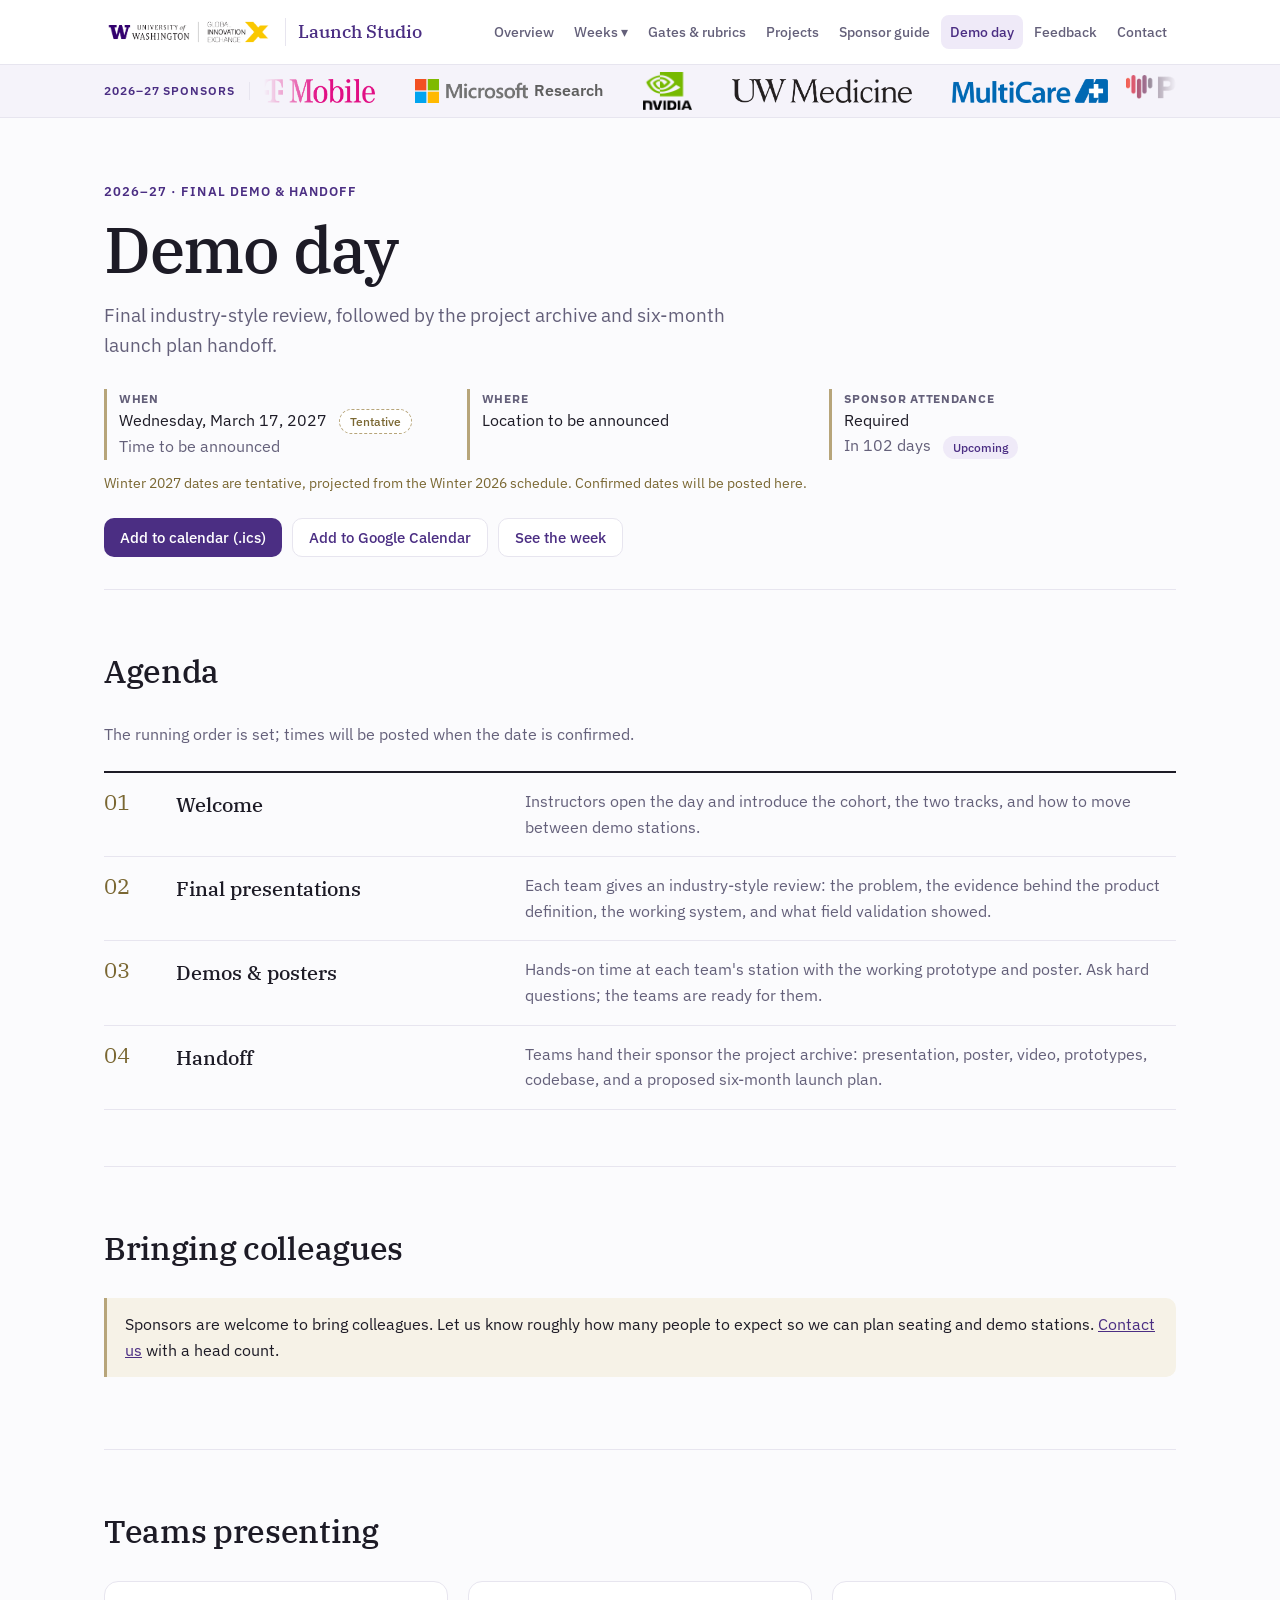
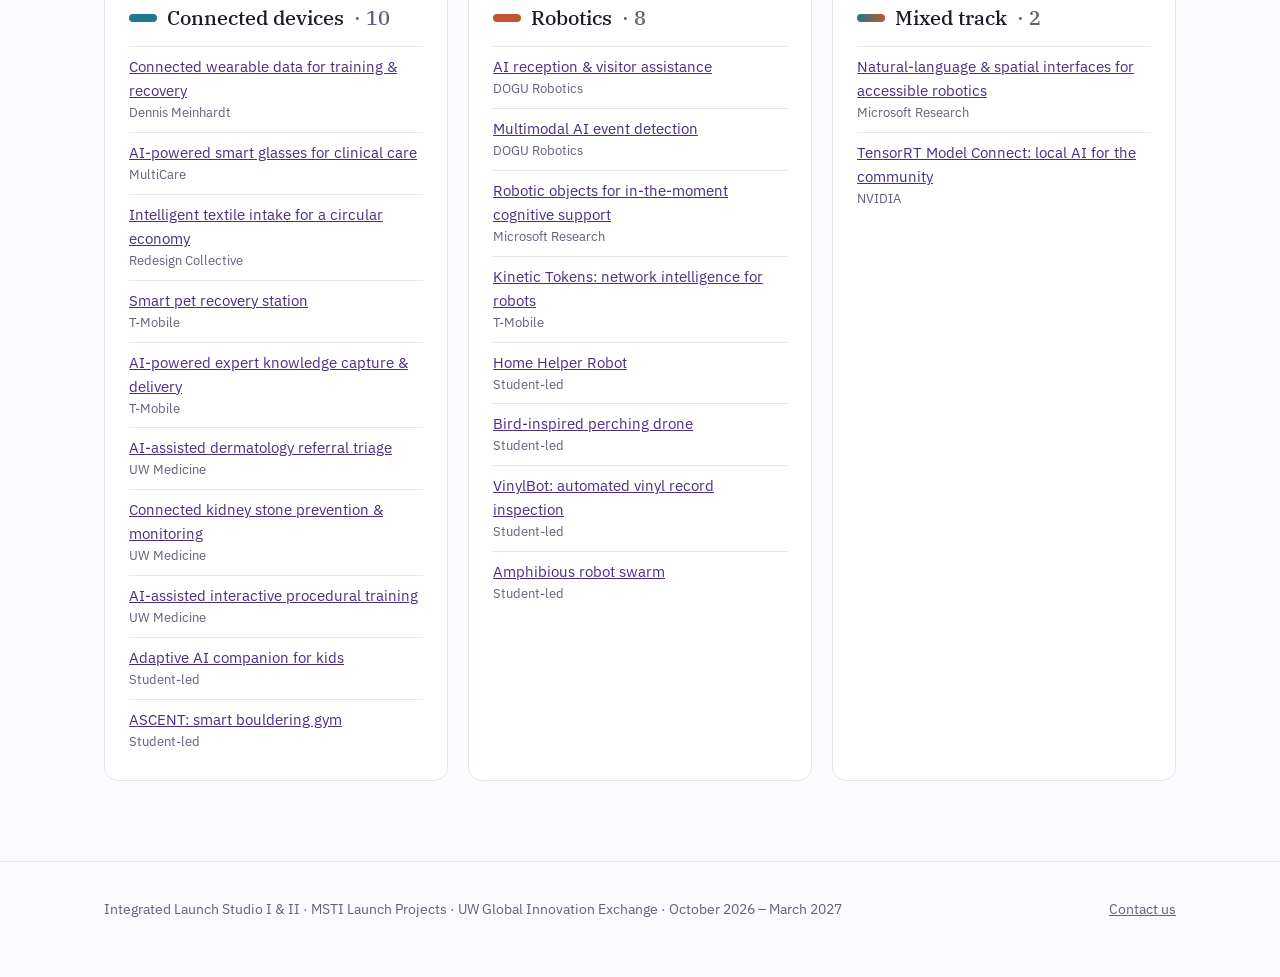
==== demo.html @ 4ad65eef "feat: initial Launch Studio sponsor site Co-Authored-By: Claude Opus 5.5 <noreply@anthropic.com>" ====
<!doctype html>
<html lang="en">
<head>
<meta charset="utf-8">
<meta name="viewport" content="width=device-width, initial-scale=1">
<title>Demo day · Launch Studio</title>
<link rel="icon" href="assets/logos/logo.png">
<link rel="preconnect" href="https://fonts.googleapis.com">
<link href="https://fonts.googleapis.com/css2?family=IBM+Plex+Sans:wght@400;500;600;700&family=IBM+Plex+Serif:wght@400;500&display=swap" rel="stylesheet">
<link rel="stylesheet" href="assets/css/site.css">
</head>
<body data-page="demo">
<main class="wrap" id="demo"></main>

<script src="assets/js/assignments.js"></script>
<script src="assets/js/data.js"></script>
<script src="assets/js/utils.js"></script>
<script src="assets/js/layout.js"></script>
<script src="assets/js/project-card.js"></script>
<script src="assets/js/demo.js"></script>
</body>
</html>
---- assets/css/site.css ----
/* Theme: UW purple & gold on light background. Layout: editorial index (Template A). */
:root {
  --devices: #1f7a8c;
  --devices-soft: #e8f3f5;
  --robotics: #c0562f;
  --robotics-soft: #fbeee8;
  --bg: #fbfbfd;
  --panel: #ffffff;
  --tint: #f5f3fa;
  --ink: #1d1b26;
  --muted: #64607a;
  --line: #e7e5ef;
  --purple: #4b2e83;
  --purple-dark: #32185f;
  --purple-soft: #efeaf8;
  --gold: #b7a57a;
  --gold-soft: #f6f2e7;
  --gold-ink: #7a6732;
  --star: #c9a227;
  --star-off: #d9d6e3;
  --sans: "IBM Plex Sans", system-ui, sans-serif;
  --serif: "IBM Plex Serif", Georgia, serif;
  --radius: 14px;
  --header-h: 64px;
}
* { box-sizing: border-box; }
html { scroll-behavior: smooth; }
body { margin: 0; background: var(--bg); color: var(--ink); font: 16px/1.6 var(--sans); }
a { color: var(--purple); }
img { max-width: 100%; display: block; }
.wrap { max-width: 1120px; margin: 0 auto; padding: 0 24px; }
.muted { color: var(--muted); }
.sr-only { position: absolute; width: 1px; height: 1px; overflow: hidden; clip: rect(0 0 0 0); }

/* ---------- Header & nav ---------- */
.site-header { position: sticky; top: 0; z-index: 50; background: rgba(255,255,255,.94); backdrop-filter: blur(8px); border-bottom: 1px solid var(--line); }
.site-header .wrap { display: flex; align-items: center; justify-content: space-between; gap: 16px; height: var(--header-h); }
/* The brand never shrinks, so the nav can't slide over the program name. */
.brand { flex: none; display: flex; align-items: center; gap: 12px; text-decoration: none; color: var(--ink); }
.brand img { height: 30px; width: auto; }
.brand b { font-family: var(--serif); font-weight: 500; font-size: 18px; color: var(--purple); padding-left: 12px; border-left: 1px solid var(--line); white-space: nowrap; }
.nav { display: flex; align-items: center; gap: 2px; }
.nav > a, .nav > .dd > button { white-space: nowrap; text-align: left; padding: 8px 9px; border-radius: 8px; color: var(--muted); text-decoration: none; font: 500 14px var(--sans); background: none; border: 0; cursor: pointer; }
.nav > a:hover, .nav > .dd > button:hover { color: var(--ink); background: var(--tint); }
.nav > a[aria-current="page"], .nav > .dd.active > button { color: var(--purple); background: var(--purple-soft); }
.nav-toggle { display: none; border: 1px solid var(--line); background: var(--panel); border-radius: 8px; padding: 6px 10px; font: 500 14px var(--sans); }

.dd { position: relative; }
.dd-panel { display: none; position: absolute; right: 0; top: calc(100% + 8px); background: var(--panel); border: 1px solid var(--line); border-radius: var(--radius); box-shadow: 0 12px 32px rgba(40,20,80,.12); padding: 18px; width: min(560px, 92vw); grid-template-columns: repeat(2, 1fr); gap: 16px; }
.dd.open .dd-panel { display: grid; }
.dd-panel h4 { margin: 0 0 6px; font-size: 12px; text-transform: uppercase; letter-spacing: .06em; color: var(--muted); }
.dd-panel a { display: flex; justify-content: space-between; padding: 5px 8px; border-radius: 6px; text-decoration: none; color: var(--ink); font-size: 14px; }
.dd-panel a:hover { background: var(--tint); }
.dd-panel a small { color: var(--muted); }
.dd-panel a.now { background: var(--gold-soft); font-weight: 600; }
.dd-panel a.has-due::after { content: "●"; color: var(--purple); font-size: 9px; margin-left: 6px; align-self: center; }

/* ---------- Sponsor marquee ---------- */
.marquee { border-bottom: 1px solid var(--line); background: var(--tint); overflow: hidden; }
.marquee-inner { display: flex; align-items: center; gap: 14px; height: 52px; }
.marquee-label { flex: none; font-size: 11.5px; text-transform: uppercase; letter-spacing: .08em; color: var(--purple); font-weight: 600; padding-right: 14px; border-right: 1px solid var(--line); }
.marquee-viewport { overflow: hidden; flex: 1; min-width: 0; mask-image: linear-gradient(90deg, transparent, #000 6%, #000 94%, transparent); }
.marquee-track { display: flex; width: max-content; animation: scroll 40s linear infinite; }
.marquee:hover .marquee-track, .marquee:focus-within .marquee-track { animation-play-state: paused; }
.marquee-track a { display: flex; align-items: center; gap: 8px; margin-right: 40px; color: var(--ink); text-decoration: none; font-weight: 500; white-space: nowrap; }
.marquee-track a:hover { color: var(--purple); }
.marquee-track .mark img { height: calc(24px * var(--s, 1)); }
.marquee-track .mark.multi { gap: 18px; }

/* Sponsor logo or text mark (banner and thank-you section). White logo backgrounds blend into the panel. */
.mark { display: inline-flex; align-items: center; gap: 6px; }
.mark img { width: auto; mix-blend-mode: multiply; }
.mark-label { font-weight: 600; color: #5e5e5e; white-space: nowrap; }
.mark-text { font-family: var(--serif); font-weight: 500; color: var(--ink); white-space: nowrap; }
@keyframes scroll { to { transform: translateX(-50%); } }
@media (prefers-reduced-motion: reduce) { .marquee-track { animation: none; } .marquee-viewport { overflow-x: auto; } }

/* ---------- Page sections ---------- */
.hero { padding: 64px 0 32px; }
.eyebrow { font-size: 13px; letter-spacing: .08em; text-transform: uppercase; color: var(--purple); font-weight: 600; }
h1 { font-family: var(--serif); font-weight: 500; font-size: clamp(36px, 5.5vw, 64px); line-height: 1.08; margin: 12px 0 16px; letter-spacing: -.02em; }
.lede { font-size: 19px; color: var(--muted); max-width: 660px; margin: 0; }
.lede.one-line { max-width: none; }
section { padding: 56px 0; border-top: 1px solid var(--line); }
h2 { font-family: var(--serif); font-weight: 500; font-size: 32px; margin: 0 0 24px; letter-spacing: -.01em; }
.note { color: var(--muted); margin: 0 0 24px; max-width: 680px; }
.section-head { display: flex; justify-content: space-between; align-items: end; gap: 16px; flex-wrap: wrap; }
.link-arrow { font-weight: 500; text-decoration: none; white-space: nowrap; }
.link-arrow::after { content: " →"; }

/* ---------- Cards, boxes, tables ---------- */
.card, .box { background: var(--panel); border: 1px solid var(--line); border-radius: var(--radius); padding: 24px; }
.cards { display: grid; grid-template-columns: repeat(auto-fill, minmax(310px, 1fr)); gap: 20px; }
.card { display: flex; flex-direction: column; gap: 10px; color: inherit; text-decoration: none; transition: border-color .15s, box-shadow .15s, transform .15s; }
a.card:hover { border-color: var(--purple); box-shadow: 0 8px 24px rgba(75,46,131,.1); transform: translateY(-2px); }
.card .idx { font-family: var(--serif); font-size: 14px; color: var(--muted); }
.card h3 { margin: 0; font-family: var(--serif); font-weight: 500; font-size: 22px; }
.card .sponsor { font-size: 14px; color: var(--purple); font-weight: 600; }
.card p { margin: 0; color: var(--muted); font-size: 15px; }
.tags { display: flex; flex-wrap: wrap; gap: 6px; margin-top: auto; padding-top: 8px; }
.tag { font-size: 12px; border: 1px solid var(--line); border-radius: 6px; padding: 2px 8px; color: var(--muted); background: var(--panel); }
.two { display: grid; grid-template-columns: 1fr 1fr; gap: 20px; }
.box h3 { margin: 0 0 12px; font-family: var(--serif); font-weight: 500; font-size: 22px; }
.box ol, .box ul { margin: 0; padding-left: 20px; }
.box li { margin: 8px 0; }
.box.commit { border-top-width: 4px; }
.box.commit.students { background: var(--purple-soft); border-color: var(--purple-soft); border-top-color: var(--purple); }
.box.commit.students h3, .box.commit.students li::marker { color: var(--purple); }
.box.commit.sponsors { background: var(--gold-soft); border-color: var(--gold-soft); border-top-color: var(--gold); }
.box.commit.sponsors h3, .box.commit.sponsors li::marker { color: var(--gold-ink); }

.table-scroll { overflow-x: auto; border-radius: var(--radius); }
table { width: 100%; border-collapse: separate; border-spacing: 0; background: var(--panel); border: 1px solid var(--line); border-radius: var(--radius); overflow: hidden; font-size: 15px; }
th, td { text-align: left; padding: 14px 16px; border-bottom: 1px solid var(--line); vertical-align: top; }
th { font-size: 12px; text-transform: uppercase; letter-spacing: .06em; color: var(--muted); font-weight: 600; background: var(--tint); }
tr:last-child td { border-bottom: 0; }
tfoot td { font-weight: 600; background: var(--tint); }
td.num { font-family: var(--serif); color: var(--muted); width: 48px; }
td.nowrap { white-space: nowrap; }
.rubric td:first-child { font-weight: 600; width: 190px; }
.rubric td small { display: block; color: var(--muted); font-weight: 400; }

.pill { display: inline-block; font-size: 12px; padding: 2px 10px; border-radius: 999px; font-weight: 500; white-space: nowrap; }
.pill.done { background: #eeedf2; color: var(--muted); }
.pill.next { background: var(--gold-soft); color: var(--gold-ink); }
.pill.upcoming { background: var(--purple-soft); color: var(--purple); }
.pill.tentative { background: #fff; color: var(--gold-ink); border: 1px dashed var(--gold); }
.pill.sponsor { background: var(--gold-soft); color: var(--gold-ink); }
.pill.kind { background: var(--tint); color: var(--muted); border: 1px solid var(--line); }

/* Passed gates and presentations are greyed out; the next deadline is highlighted. */
table.schedule tr.done td { background: #f6f6f8; color: #9a97a8; }
table.schedule tr.done a, table.schedule tr.done .muted { color: #9a97a8; }
table.schedule tr.next td { background: var(--gold-soft); }
table.schedule tr.next td:first-child { box-shadow: inset 3px 0 0 var(--gold); }
.item.done { background: #f6f6f8; color: #8d8a9c; }
.item.done h3, .item.done .meta b, .item.done .question { color: #8d8a9c; }
.item.done table { opacity: .7; }
.item.next { border-color: var(--gold); box-shadow: inset 4px 0 0 var(--gold); }

.weight-bar { height: 6px; background: var(--purple-soft); border-radius: 3px; margin-top: 6px; }
.weight-bar i { display: block; height: 100%; background: var(--purple); border-radius: 3px; }

/* ---------- Demo day countdown (home) ---------- */
.countdown { display: flex; align-items: center; justify-content: space-between; gap: 24px; flex-wrap: wrap; margin-top: 28px; padding: 20px 24px; background: var(--gold-soft); border: 1px solid #e6dcc3; border-radius: var(--radius); }
.countdown[hidden] { display: none; }
.countdown .stat-label { color: var(--gold-ink); }
.countdown-date { font-family: var(--serif); font-size: 22px; color: var(--ink); margin-top: 2px; }
.countdown-units { display: flex; gap: 10px; }
.countdown-units div { min-width: 76px; text-align: center; background: var(--panel); border: 1px solid #e6dcc3; border-radius: 10px; padding: 8px 10px; }
.countdown-units b { display: block; font-family: var(--serif); font-weight: 500; font-size: 32px; line-height: 1.1; color: var(--purple); font-variant-numeric: tabular-nums; }
.countdown-units span { font-size: 11px; text-transform: uppercase; letter-spacing: .06em; color: var(--muted); }
.countdown-done { font-family: var(--serif); font-size: 20px; color: var(--purple); }
@media (max-width: 560px) {
  .countdown-units { width: 100%; gap: 6px; }
  .countdown-units div { flex: 1; min-width: 0; padding: 6px 4px; }
  .countdown-units b { font-size: 24px; }
}

/* ---------- Progress (home) ---------- */
.progress-grid { display: grid; grid-template-columns: 1.3fr 1fr 1fr; gap: 20px; margin-top: 36px; }
.stat-label { font-size: 12px; text-transform: uppercase; letter-spacing: .06em; color: var(--muted); font-weight: 600; }
.stat-big { font-family: var(--serif); font-size: 40px; line-height: 1.1; margin: 6px 0; color: var(--purple); }
.bar { height: 10px; background: var(--purple-soft); border-radius: 5px; overflow: hidden; margin: 12px 0 6px; }
.bar i { display: block; height: 100%; background: linear-gradient(90deg, var(--purple), #7a5bc0); }
.this-week { background: var(--purple); color: #fff; border: 0; }
.this-week .stat-label, .this-week .muted { color: #d9cff0; }
.this-week h3 { font-family: var(--serif); font-weight: 500; font-size: 24px; margin: 6px 0 10px; }
.this-week ul { margin: 0 0 16px; padding-left: 18px; }
.this-week a.btn { background: #fff; color: var(--purple); }

.btn { display: inline-block; padding: 9px 16px; border-radius: 10px; background: var(--purple); color: #fff; text-decoration: none; font: 500 14.5px var(--sans); border: 0; cursor: pointer; }
.btn:hover { background: var(--purple-dark); }
.btn.ghost { background: var(--panel); color: var(--purple); border: 1px solid var(--line); }
.btn.ghost:hover { border-color: var(--purple); }

/* ---------- Gantt chart (home) ---------- */
.gantt-scroll { overflow-x: auto; }
.gantt { --label: 370px; min-width: 860px; background: var(--panel); border: 1px solid var(--line); border-radius: var(--radius); padding: 8px 0; }
.g-row { display: grid; grid-template-columns: var(--label) 1fr; align-items: center; min-height: 34px; color: inherit; text-decoration: none; }
.g-body .g-row:hover { background: var(--tint); }
.g-label { display: flex; align-items: center; gap: 8px; padding: 0 14px 0 18px; font-size: 14px; min-width: 0; }
.g-name { white-space: nowrap; overflow: hidden; text-overflow: ellipsis; min-width: 0; }
.g-name b { font-weight: 600; color: var(--purple); margin-right: 4px; }
.g-track { position: relative; height: 34px; margin-right: 18px; background-image: linear-gradient(90deg, var(--line) 1px, transparent 1px); background-size: calc(100% / 22) 100%; }
.g-track::after { content: ""; position: absolute; left: 50%; top: 0; bottom: 0; border-left: 2px solid #d6d2e3; }
.g-head .g-track { height: 46px; background: none; }
.g-head .g-track::after { display: none; }
.g-quarter { position: absolute; top: 2px; font-size: 11.5px; font-weight: 600; letter-spacing: .06em; text-transform: uppercase; color: var(--purple); padding-left: 4px; white-space: nowrap; }
.g-week { position: absolute; bottom: 4px; text-align: center; font-size: 11px; color: var(--muted); }
.g-bar { position: absolute; top: 10px; height: 14px; border-radius: 4px; background: var(--purple); }
.g-diamond { position: absolute; top: 11px; width: 12px; height: 12px; margin-left: -6px; transform: rotate(45deg); background: var(--purple); border-radius: 2px; }
.g-row.tentative .g-bar, .g-row.tentative .g-diamond { background: var(--purple-soft); border: 1.5px dashed var(--purple); }
.g-row.done .g-bar, .g-row.done .g-diamond { background: #cfcdd8; border: 0; }
.g-row.done .g-label, .g-row.done .g-name b { color: #9a97a8; }
.g-row.next { background: var(--gold-soft); box-shadow: inset 4px 0 0 var(--gold); }
.g-row.next .g-bar, .g-row.next .g-diamond { background: var(--gold); border: 0; box-shadow: 0 0 0 3px rgba(183,165,122,.35); }
.g-row.next .g-name { font-weight: 600; }
.g-row.next .g-name b { color: var(--gold-ink); }
.g-sponsor { flex: none; font-size: 11px; font-weight: 600; color: var(--gold-ink); border: 1px solid var(--gold); border-radius: 999px; padding: 0 7px; white-space: nowrap; }
.g-row.done .g-sponsor { color: #9a97a8; border-color: #cfcdd8; }
.g-body { position: relative; }
.g-today { position: absolute; top: -4px; bottom: 0; left: calc(var(--label) + (100% - var(--label) - 18px) * var(--at)); border-left: 2px solid #a4262c; pointer-events: none; }
.g-today span { position: absolute; top: -16px; left: -18px; font-size: 11px; font-weight: 600; color: #a4262c; background: var(--panel); padding: 0 3px; }
.g-legend { display: flex; flex-wrap: wrap; gap: 8px 20px; margin-top: 14px; font-size: 13px; color: var(--muted); align-items: center; }
.g-legend > span { display: inline-flex; align-items: center; gap: 8px; }
.g-legend .g-bar, .g-legend .g-diamond { position: static; display: inline-block; margin: 0; }
.g-legend .g-bar { width: 26px; height: 12px; }
.g-legend .g-diamond { width: 10px; height: 10px; }
.g-legend .g-bar.done { background: #cfcdd8; }
.g-legend .g-bar.next { background: var(--gold); }
.g-legend .g-bar.tentative { background: var(--purple-soft); border: 1.5px dashed var(--purple); }

/* ---------- Assignment items & rubrics ---------- */
.item h4 { margin: 22px 0 10px; font-size: 13px; text-transform: uppercase; letter-spacing: .06em; color: var(--muted); }
.question { font-family: var(--serif); font-size: 19px; margin: 4px 0 0; }
.deliverables { margin: 0; padding-left: 22px; columns: 2; column-gap: 32px; }
.deliverables li { margin: 4px 0; break-inside: avoid; }
.rubric td { font-size: 14px; }
.rubric.levels { table-layout: fixed; min-width: 760px; }
.rubric.levels th:first-child { width: 18%; }
.rubric td small.note { margin-top: 6px; font-style: italic; }
.phrases { margin: 0; padding-left: 16px; }
.phrases li { margin: 2px 0; }
.tentative-note { font-size: 14px; color: var(--gold-ink); margin: 12px 0 0; }

/* ---------- Journey (home) ---------- */
.journey { display: grid; grid-template-columns: repeat(5, minmax(0, 1fr)); gap: 14px; }
.journey .q { padding: 8px 14px; font-size: 12px; font-weight: 600; letter-spacing: .06em; text-transform: uppercase; border-top: 3px solid var(--purple); background: var(--purple-soft); color: var(--purple); }
.journey .q { grid-row: 1; }
.journey .stage { grid-row: 2; }
.journey .q.autumn { grid-column: 1 / 3; }
.journey .q.winter { grid-column: 3 / 6; border-color: var(--gold); background: var(--gold-soft); color: var(--gold-ink); }
.journey .stage { background: var(--panel); border: 1px solid var(--line); border-radius: 12px; padding: 16px; position: relative; }
.journey .stage h3 { margin: 0 0 6px; font-family: var(--serif); font-weight: 500; font-size: 20px; }
.journey .stage p { margin: 0; font-size: 14px; color: var(--muted); }
.journey .stage:not(.end)::after { content: "→"; position: absolute; right: -13px; top: 16px; color: var(--purple); background: var(--bg); line-height: 1; }
.journey .loop { grid-row: 3; grid-column: 1 / 5; text-align: center; border: 2px solid var(--purple); border-top: 0; border-radius: 0 0 12px 12px; padding: 8px 12px; color: var(--purple); font-size: 14px; }
.rows { list-style: none; margin: 0; padding: 0; border-top: 2px solid var(--ink); }
.rows li { display: grid; grid-template-columns: minmax(0, .8fr) minmax(0, 1.6fr); gap: 24px; padding: 16px 0; border-bottom: 1px solid var(--line); }
.rows h3 { margin: 0; font-family: var(--serif); font-weight: 500; font-size: 20px; }
.rows p { margin: 0; color: var(--muted); }
/* Project cards, colour-coded by track. Mixed-track cards blend from devices to robotics. */
.project-card { position: relative; overflow: hidden; border-top-color: transparent; }
.project-card::before { content: ""; position: absolute; inset: 0 0 auto; height: 5px; background: var(--track-bar); }
.project-card .track-label { color: var(--track-ink); font-weight: 600; }
a.project-card:hover { border-color: var(--track-ink); box-shadow: 0 8px 24px rgba(40,20,80,.1); }
.track-devices { --track-bar: var(--devices); --track-ink: var(--devices); }
.track-robotics { --track-bar: var(--robotics); --track-ink: var(--robotics); }
.track-mixed { --track-bar: linear-gradient(90deg, var(--devices), var(--robotics)); --track-ink: #7a5a5e; }
.project-card.track-devices { background: var(--devices-soft); }
.project-card.track-robotics { background: var(--robotics-soft); }
.project-card.track-mixed { background: linear-gradient(120deg, var(--devices-soft), var(--robotics-soft)); }
.project-card .tag { background: rgba(255,255,255,.7); }
.track-legend { display: flex; flex-wrap: wrap; gap: 8px 20px; margin: -8px 0 20px; font-size: 14px; color: var(--muted); }
.track-legend span { display: inline-flex; align-items: center; gap: 8px; }
.track-legend i { width: 28px; height: 8px; border-radius: 4px; background: var(--track-bar); }
.cards.three { grid-template-columns: repeat(3, minmax(0, 1fr)); }

/* Project filters (projects.html). Track chips carry the track colour, so they double as the legend. */
.project-filters { display: grid; gap: 10px; margin: -8px 0 22px; }
.filter-row { display: grid; grid-template-columns: 72px 1fr; align-items: start; gap: 12px; }
.filter-label { padding-top: 6px; font-size: 12px; font-weight: 600; letter-spacing: .06em; text-transform: uppercase; color: var(--muted); }
.chips { display: flex; flex-wrap: wrap; gap: 8px; }
.chip { display: inline-flex; align-items: center; gap: 8px; padding: 5px 12px; border: 1px solid var(--line); border-radius: 999px; background: var(--panel); color: var(--ink); font: 500 14px var(--sans); cursor: pointer; transition: border-color .15s, background .15s; }
.chip:hover:not(:disabled) { border-color: var(--purple); }
.chip:focus-visible, .link-btn:focus-visible { outline: 2px solid var(--purple); outline-offset: 2px; }
.chip i { width: 18px; height: 6px; border-radius: 3px; background: var(--track-bar); }
.chip .n { font-size: 12px; color: var(--muted); }
.chip[aria-pressed="true"] { background: var(--purple); border-color: var(--purple); color: #fff; }
.chip[aria-pressed="true"] .n { color: rgba(255,255,255,.8); }
.chip:disabled { opacity: .45; cursor: default; }
.filter-status { margin: 4px 0 0; font-size: 14px; color: var(--muted); }
.link-btn { padding: 0; border: 0; background: none; color: var(--purple); font: inherit; text-decoration: underline; cursor: pointer; }
.cards > [hidden], .project-filters [hidden], .empty[hidden] { display: none; }
@media (max-width: 560px) {
  .filter-row { grid-template-columns: 1fr; gap: 6px; }
  .filter-label { padding-top: 0; }
}
.card.accent { border-top: 4px solid var(--purple); }
.card.accent.gold { border-top-color: var(--gold); }

/* ---------- Week page ---------- */
.week-nav { display: flex; justify-content: space-between; gap: 12px; margin-top: 28px; flex-wrap: wrap; }
.callout { background: var(--gold-soft); border-left: 3px solid var(--gold); padding: 14px 18px; border-radius: 0 10px 10px 0; }
.item { background: var(--panel); border: 1px solid var(--line); border-radius: var(--radius); padding: 22px 24px; margin-bottom: 16px; }
.item-head { display: flex; justify-content: space-between; gap: 12px; flex-wrap: wrap; align-items: baseline; }
.item h3 { margin: 0; font-family: var(--serif); font-weight: 500; font-size: 22px; }
.meta { display: flex; flex-wrap: wrap; gap: 8px 20px; font-size: 14px; color: var(--muted); margin: 8px 0 12px; }
.meta b { color: var(--ink); font-weight: 600; }
.empty { color: var(--muted); padding: 20px 24px; border: 1px dashed var(--line); border-radius: var(--radius); }

/* ---------- Project page ---------- */
.team { display: grid; grid-template-columns: repeat(auto-fill, minmax(200px, 1fr)); gap: 20px; }
.person { background: var(--panel); border: 1px solid var(--line); border-radius: var(--radius); overflow: hidden; }
.person .photo { aspect-ratio: 1; background: linear-gradient(135deg, var(--purple-soft), var(--gold-soft)); display: grid; place-items: center; font-family: var(--serif); font-size: 48px; color: var(--purple); }
.person .photo img { width: 100%; height: 100%; object-fit: cover; }
.person .photo .silhouette { width: 45%; height: 45%; fill: currentColor; opacity: .45; }
.person .info { padding: 14px 16px; }
.person .info b { display: block; }
.person .info span { color: var(--muted); font-size: 14px; }
.facts { display: grid; grid-template-columns: repeat(auto-fill, minmax(180px, 1fr)); gap: 16px; margin-top: 28px; }
.facts div { border-left: 3px solid var(--gold); padding-left: 12px; }
.facts b { display: block; font-size: 12px; text-transform: uppercase; letter-spacing: .06em; color: var(--muted); }
.back { display: inline-block; margin-bottom: 8px; font-size: 14px; text-decoration: none; }
.back::before { content: "← "; }

/* ---------- Contact ---------- */
.contact-grid { display: grid; grid-template-columns: 1fr 1.2fr; gap: 28px; align-items: start; }
.contact-group { margin-bottom: 28px; }
.contact-topic { margin: 6px 0 12px; }
.contact-card { margin-bottom: 12px; }
.contact-card h3 { margin: 0; font-family: var(--serif); font-weight: 500; font-size: 20px; }
.contact-card p { margin: 4px 0; font-size: 15px; }
form .field { margin-bottom: 16px; }
form label { display: block; font-weight: 500; font-size: 14px; margin-bottom: 6px; }
form input, form select, form textarea { width: 100%; padding: 10px 12px; border: 1px solid var(--line); border-radius: 10px; font: 15px var(--sans); background: var(--panel); color: var(--ink); }
form input:focus, form select:focus, form textarea:focus { outline: 2px solid var(--purple-soft); border-color: var(--purple); }
form textarea { min-height: 140px; resize: vertical; }
.field-error { color: #a4262c; font-size: 13px; margin-top: 4px; min-height: 1em; }
[aria-invalid="true"] { border-color: #a4262c !important; }
.form-status { margin-top: 12px; font-size: 14px; }

/* ---------- Sponsor feedback ---------- */
.feedback-steps li { grid-template-columns: 1fr; gap: 4px; }
.feedback-steps h3 { font-size: 18px; }
.feedback-steps p { margin: 0; }
form fieldset.rating { border: 0; padding: 0; margin: 0 0 16px; min-width: 0; }
form .rating legend { padding: 0; font-weight: 500; font-size: 14px; margin-bottom: 6px; }
.stars { position: relative; display: inline-flex; vertical-align: middle; }
form .stars input { position: absolute; opacity: 0; width: 1px; height: 1px; padding: 0; margin: 0; }
form .stars label { margin: 0; padding: 0 3px; font-size: 34px; line-height: 1; font-weight: 400; color: var(--star-off); cursor: pointer; }
.stars label.on, .stars:hover label { color: var(--star); }
.stars label:hover ~ label { color: var(--star-off); }
.stars input:focus-visible + label { outline: 2px solid var(--purple); outline-offset: 2px; border-radius: 6px; }
.star-caption { margin-left: 10px; font-size: 14px; color: var(--muted); vertical-align: middle; }
.followup { background: var(--gold-soft); border-left: 3px solid var(--gold); padding: 10px 14px; border-radius: 0 10px 10px 0; margin: -4px 0 16px; font-size: 14.5px; }
form label.check { display: flex; gap: 10px; align-items: flex-start; font-weight: 400; font-size: 15px; margin: -4px 0 16px; cursor: pointer; }
form .check input { width: auto; padding: 0; margin-top: 5px; accent-color: var(--purple); }
.followup[hidden], .check[hidden], .fallback[hidden] { display: none; }
form textarea.short { min-height: 80px; }
.hp { position: absolute; left: -10000px; width: 1px; height: 1px; overflow: hidden; }
.fallback { display: flex; flex-wrap: wrap; gap: 10px; margin-top: 12px; }
.btn:disabled { opacity: .6; cursor: progress; }

/* ---------- Thank you (home) ---------- */
.thanks-grid { display: grid; grid-template-columns: repeat(auto-fill, minmax(240px, 1fr)); gap: 16px; }
.thanks-card { display: flex; flex-direction: column; gap: 6px; padding: 20px; background: var(--panel); border: 1px solid var(--line); border-radius: var(--radius); color: inherit; text-decoration: none; transition: border-color .15s; }
.thanks-card:hover { border-color: var(--purple); }
.thanks-logo { min-height: 72px; display: flex; align-items: center; margin-bottom: 8px; min-width: 0; }
.thanks-logo .mark { flex-wrap: wrap; gap: 4px 8px; max-width: 100%; }
.thanks-logo .mark img { height: calc(36px * var(--s, 1)); max-width: 100%; object-fit: contain; }
.thanks-logo .mark-label { font-size: 17px; }
/* Several logos stack one per line so each keeps a readable size. */
.thanks-logo .mark.multi { flex-direction: column; align-items: flex-start; gap: 10px; }
.thanks-logo .mark.multi img { min-width: 0; }
.thanks-logo .mark-text { font-size: 24px; white-space: normal; }
.thanks-card b { font-size: 15px; }
.thanks-card span { font-size: 13.5px; color: var(--muted); line-height: 1.45; }

/* ---------- Interested in sponsoring (home) ---------- */
.sponsor-cta { display: grid; grid-template-columns: minmax(0, 1.4fr) minmax(0, 1fr); gap: 28px; align-items: center; background: var(--purple-soft); border-left: 4px solid var(--purple); border-radius: 0 var(--radius) var(--radius) 0; padding: 28px; }
.sponsor-cta p { margin: 0; font-size: 17px; }
.sponsor-cta-contact { display: flex; flex-wrap: wrap; align-items: center; justify-content: space-between; gap: 16px; background: var(--panel); border-radius: var(--radius); padding: 18px 20px; }
@media (max-width: 720px) { .sponsor-cta { grid-template-columns: 1fr; padding: 20px; } }

/* ---------- Demo day ---------- */
.countdown-link { flex-basis: 100%; justify-self: start; width: max-content; }
.demo-facts { display: grid; grid-template-columns: repeat(auto-fit, minmax(220px, 1fr)); gap: 16px; margin-top: 28px; }
.demo-facts div { border-left: 3px solid var(--gold); padding-left: 12px; }
.demo-facts b { display: block; font-size: 12px; text-transform: uppercase; letter-spacing: .06em; color: var(--muted); }
.demo-facts .pill { margin-left: 8px; vertical-align: middle; }
.demo-actions { display: flex; flex-wrap: wrap; gap: 10px; margin-top: 24px; }
.demo-agenda { list-style: none; margin: 0; padding: 0; counter-reset: step; border-top: 2px solid var(--ink); }
.demo-agenda li { display: grid; grid-template-columns: 48px minmax(0, .8fr) minmax(0, 1.6fr); gap: 24px; padding: 16px 0; border-bottom: 1px solid var(--line); counter-increment: step; }
.demo-agenda li::before { content: counter(step, decimal-leading-zero); font-family: var(--serif); font-size: 22px; color: var(--gold-ink); line-height: 1.2; }
.demo-agenda h3 { margin: 0; font-family: var(--serif); font-weight: 500; font-size: 20px; }
.demo-agenda p { margin: 0; color: var(--muted); }
.demo-tracks { display: grid; grid-template-columns: repeat(auto-fit, minmax(280px, 1fr)); gap: 20px; }
.demo-track { background: var(--panel); border: 1px solid var(--line); border-radius: var(--radius); padding: 20px 24px; }
.demo-track h3 { display: flex; align-items: center; gap: 10px; margin: 0 0 12px; font-family: var(--serif); font-weight: 500; font-size: 20px; }
.demo-track h3 i { width: 28px; height: 8px; border-radius: 4px; background: var(--track-bar); }
.demo-track ul { list-style: none; margin: 0; padding: 0; }
.demo-track li { display: flex; flex-direction: column; padding: 8px 0; border-top: 1px solid var(--line); font-size: 15px; }
.demo-track li .muted { font-size: 13px; }

/* ---------- Past cohorts (home) ---------- */
#alumni[hidden], .cards[hidden], .testimonials[hidden] { display: none; }
.testimonials { display: grid; grid-template-columns: repeat(auto-fit, minmax(300px, 1fr)); gap: 20px; margin-top: 20px; }
.testimonial { margin: 0; padding: 24px 28px; background: var(--gold-soft); border-left: 3px solid var(--gold); border-radius: 0 var(--radius) var(--radius) 0; }
.testimonial p { margin: 0 0 14px; font-family: var(--serif); font-size: 18px; line-height: 1.5; color: var(--ink); }
.testimonial footer { display: flex; flex-direction: column; font-size: 14px; color: var(--muted); }
.testimonial footer b { color: var(--ink); }

/* ---------- Thank-you teams & feedback windows ---------- */
.thanks-card .thanks-project { display: block; margin-top: 6px; color: var(--ink); font-weight: 600; }
.thanks-team { display: block; font-size: 12.5px; color: var(--muted); }
.windows { list-style: none; margin: 8px 0 0; padding: 0; font-size: 14px; }
.windows li { padding: 4px 0; color: var(--muted); }
.windows li b { color: var(--ink); font-weight: 600; }
.windows li.past { opacity: .6; }
.windows li.open b { color: var(--gold-ink); }
@media (max-width: 860px) { .demo-agenda li { grid-template-columns: 40px 1fr; } .demo-agenda p { grid-column: 2; } }

/* ---------- Footer ---------- */
.site-footer { border-top: 1px solid var(--line); padding: 36px 0 56px; color: var(--muted); font-size: 14px; margin-top: 24px; }
.site-footer .wrap { display: flex; justify-content: space-between; gap: 16px; flex-wrap: wrap; }
.site-footer a { color: var(--muted); }

/* ---------- Responsive ---------- */
@media (max-width: 1080px) {
  .nav-toggle { display: block; }
  .nav { display: none; position: absolute; top: var(--header-h); left: 0; right: 0; background: var(--panel); border-bottom: 1px solid var(--line); flex-direction: column; align-items: stretch; padding: 12px 16px; }
  .nav.open { display: flex; }
  .dd-panel { position: static; width: 100%; grid-template-columns: 1fr; box-shadow: none; margin-top: 8px; }
}
@media (max-width: 860px) {
  .wrap { padding: 0 16px; }
  .two, .progress-grid, .contact-grid, .cards.three { grid-template-columns: 1fr; }
  .brand b { display: none; }
  .brand img { height: 28px; }
  .deliverables { columns: 1; }
  .journey { grid-template-columns: 1fr; }
  .journey .q.autumn, .journey .q.winter, .journey .loop { grid-column: 1; }
  .journey .q, .journey .stage, .journey .loop { grid-row: auto; }
  .journey .loop { border-top: 2px solid var(--purple); border-radius: 12px; }
  .journey .stage::after { display: none; }
  .rows li { grid-template-columns: 1fr; gap: 4px; }
  .table-scroll table { min-width: 680px; }
  .gantt { --label: 230px; }
}
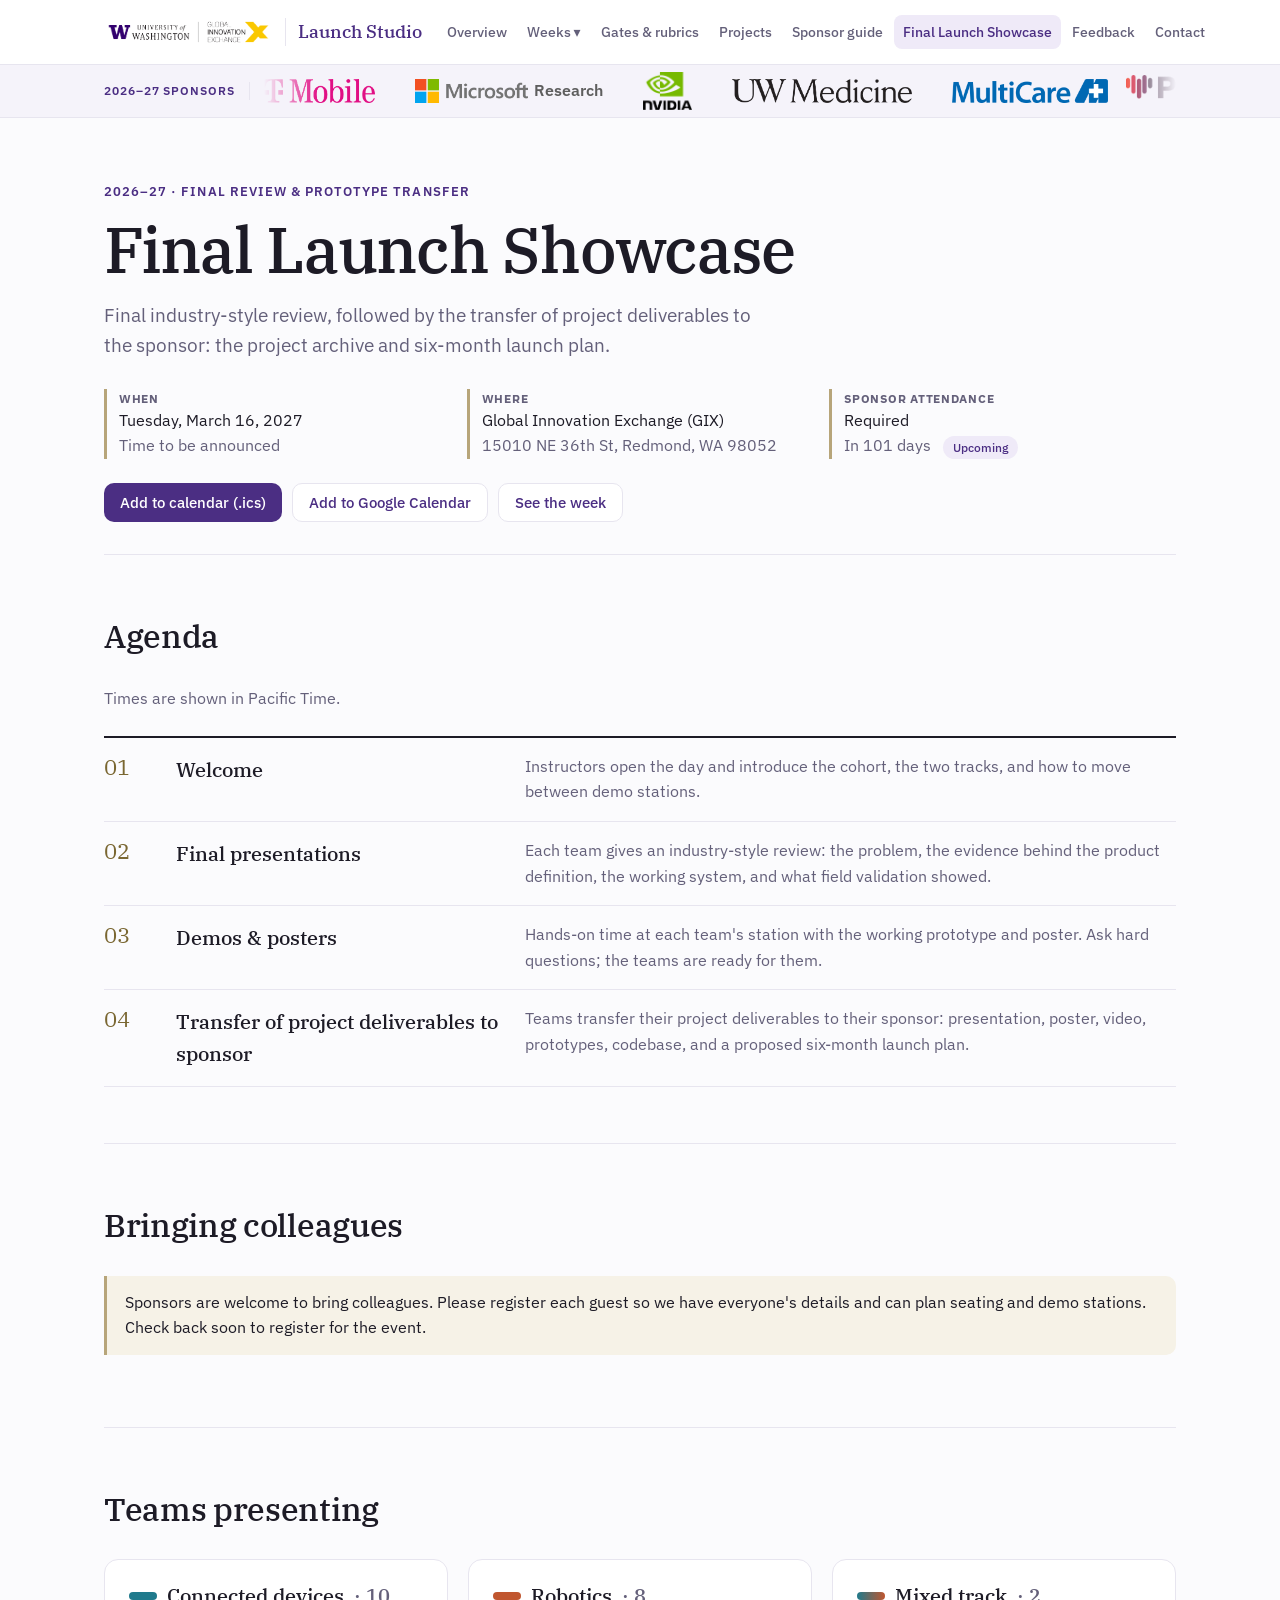
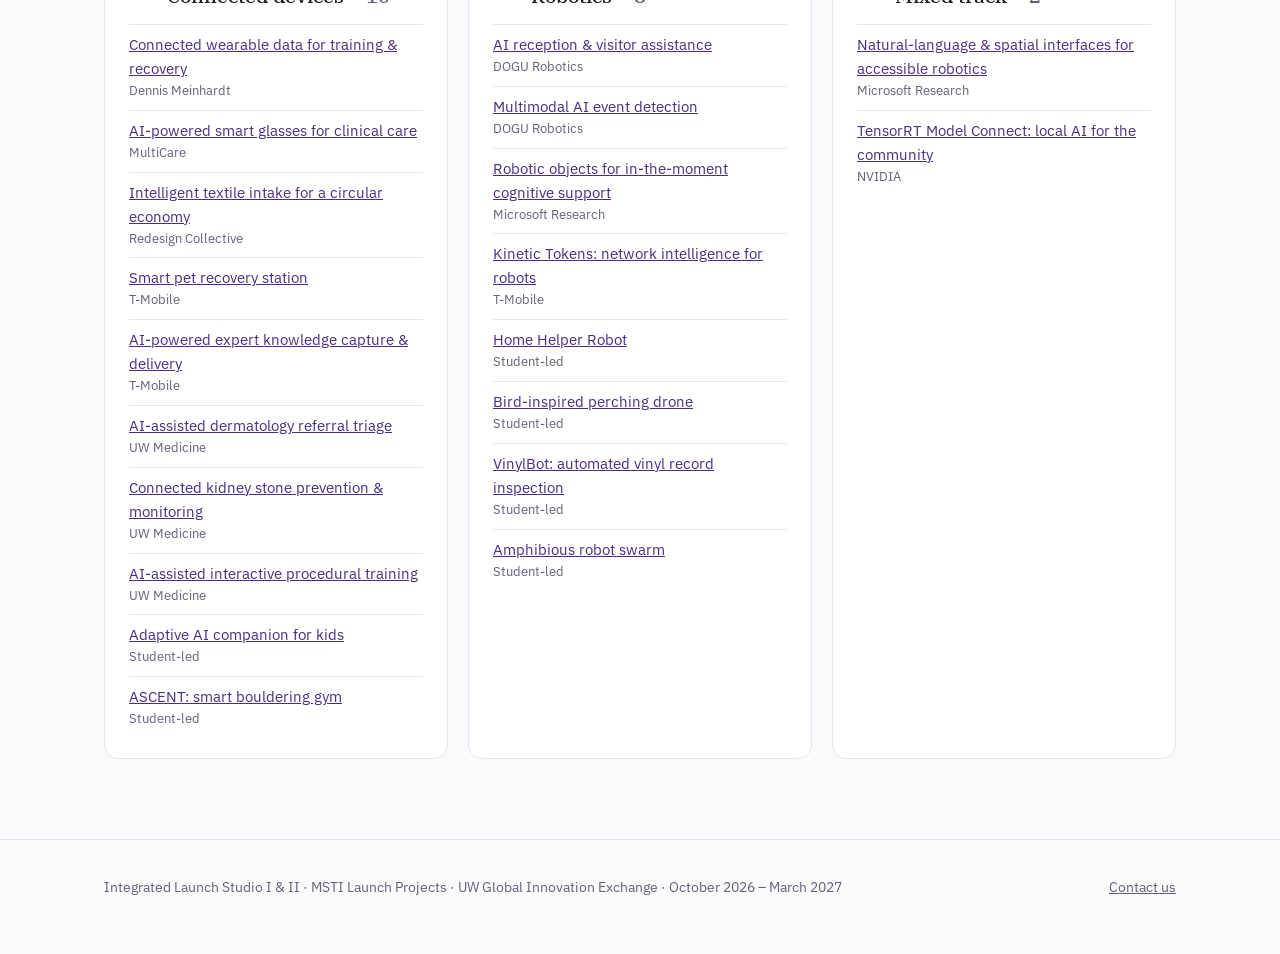
==== commit 4c4f17c5: "feat: update sponsor-facing event wording - Rename "Demo day" to "Final Launch Showcase" and add the" ====
--- a/demo.html
+++ b/demo.html
@@ -3,7 +3,7 @@
 <head>
 <meta charset="utf-8">
 <meta name="viewport" content="width=device-width, initial-scale=1">
-<title>Demo day · Launch Studio</title>
+<title>Final Launch Showcase · Launch Studio</title>
 <link rel="icon" href="assets/logos/logo.png">
 <link rel="preconnect" href="https://fonts.googleapis.com">
 <link href="https://fonts.googleapis.com/css2?family=IBM+Plex+Sans:wght@400;500;600;700&family=IBM+Plex+Serif:wght@400;500&display=swap" rel="stylesheet">
